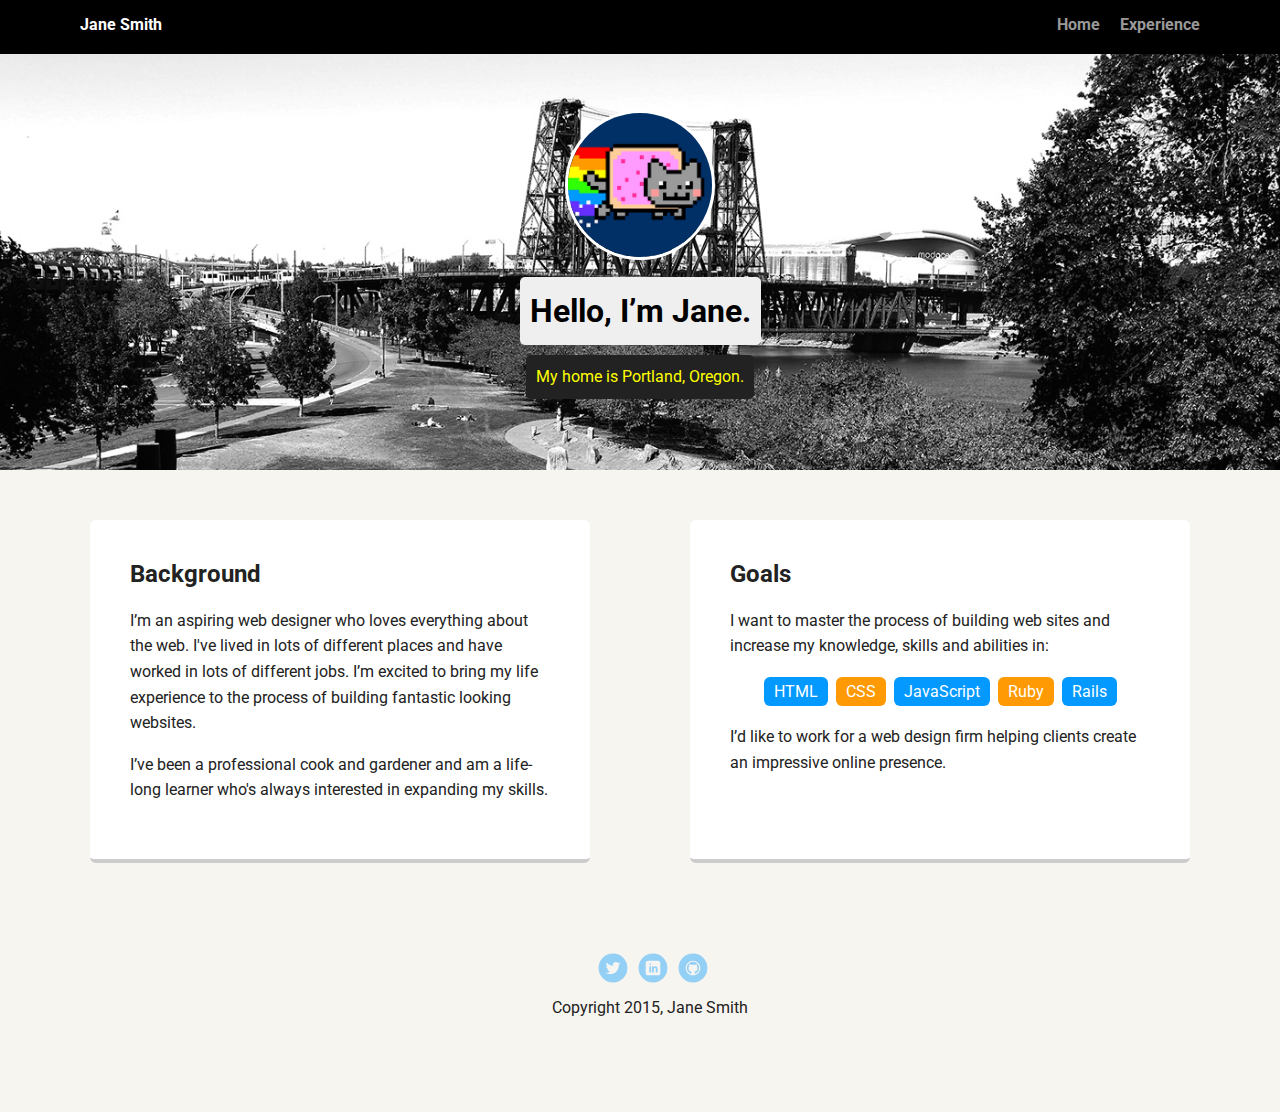
==== index.html @ 0ea04fab "Added starter files" ====
<!doctype html>
<html lang="en">
<head>
  <meta charset="utf-8">
  <title>Jane Smith's Profile</title>
  <meta name="viewport" content="width=device-width, initial-scale=1.0">
  <link rel="stylesheet" href="styles.css">
  <link href="https://fonts.googleapis.com/css?family=Muli%7CRoboto:400,300,500,700,900" rel="stylesheet"></head>
  <body>

    <div class="main-nav">
        <ul class="nav">
          <li class="name">Jane Smith</li>
          <li><a href="#">Home</a></li>
          <li><a href="#">Experience</a></li>
        </ul>
    </div>

    <header>
      <img src="images/me.png" alt="Drawing of Jane Smith" class="profile-image">
      <h1 class="tag name">Hello, I’m Jane.</h1>
      <p class="tag location">My home is Portland, Oregon.</p>
    </header>

    <main class="flex">
      <div class="card">
        <h2>Background</h2>
        <p>I’m an aspiring web designer who loves everything about the web. I've lived in lots of different places and have worked in lots of different jobs. I’m excited to bring my life experience to the process of building fantastic looking websites.</p>
        <p>I’ve been a professional cook and gardener and am a life-long learner who's always interested in expanding my skills.</p>
      </div> 

      <div class="card">
        <h2>Goals</h2>
        <p>I want to master the process of building web sites and increase my knowledge, skills and abilities in:</p>
        <ul class="skills">
          <li>HTML</li>
          <li>CSS</li>
          <li>JavaScript</li>
          <li>Ruby</li>
          <li>Rails</li>
        </ul>
        <p>I’d like to work for a web design firm helping clients create an impressive online presence.</p>
      </div> 

    </main>
    <footer>
      <ul>
        <li><a href="#" class="social twitter">Twitter</a></li>
        <li><a href="#" class="social linkedin">LinkedIn</a></li>
        <li><a href="#" class="social github">Github</a></li>
      </ul>
      <p class="copyright">Copyright 2015, Jane Smith</p>
    </footer>
  </body>
  </html>
---- styles.css ----
/* Global Layout Set-up */
* { 
  box-sizing: border-box;
}
  
body {
  margin: 0;
  padding: 0;
  text-align: center;
  font-family: 'Roboto', sans-serif;
  color: #222;
  background: #f7f5f0;
}
/* Link Styles */

a {
  text-decoration: none;
  color: #999;
}
a:hover {
  color: #6633ff;
}

/* Section Styles */

.main-nav {
  width: 100%;
  background: black;
  min-height: 30px;
  padding: 10px;
  position: fixed;
  text-align: center;
}
.nav {
  display: flex;
  justify-content: space-around;
  font-weight: 700;
  list-style-type: none;
  margin: 0 auto;
  padding: 0;
}

.nav .name {
    display: block;
    margin-right: auto;
    color: white;
}
.nav li {
  padding: 5px 10px 10px 10px;
}
.nav a {
  transition: all .5s;
}
.nav a:hover {
  color: white
}

header {
  text-align: center;
  background: url('images/portland.jpg') no-repeat top center ;
  background-size: cover;
  overflow: hidden;
  padding-top: 60px;
}
header {
  line-height: 1.5;
}
header .profile-image {
  margin-top: 50px;
  width: 150px;
  height: 150px;
  border-radius: 50%;
  border: 3px solid white;
  transition: all .5s;
}
header .profile-image:hover {
  transform: scale(1.2) rotate(5deg);
}
.tag {
  background-color: #efefef;
  color: black;
  padding: 10px;
  border-radius: 5px;
  display: table;
  margin: 10px auto;
} 
.location {
  background-color: #222;
  color: yellow;
}
.card {
  margin: 30px;
  padding: 20px 40px 40px;
  max-width: 500px;
  text-align: left;
  background: #fff;
  border-bottom: 4px solid #ccc;
  border-radius: 6px;
  transition: all .5s;
}
.card:hover {
  border-color: #ff99ff;
}

ul.skills {
  padding: 0;
  text-align: center;
}

.skills li {
  border-radius: 6px;
  display: inline-block;
  background: #ff9904;
  color: white;
  padding: 5px 10px;
  margin: 2px;
}

.skills li:nth-child(odd) {
  background: #0399ff;
}

footer {
  width: 100%;
  min-height: 30px;
  padding: 20px 0 40px 20px;
}

footer .copyright {
  top: -8px;
  font-size: .75em;
}

footer ul {
  list-style-type: none;
  margin: 0;
  padding: 0;
}

footer ul li {
  display: inline-block;
}

a.social {
  display: inline-block;
  text-indent: -9999px;
  margin-left: 5px;
  width: 30px;
  height: 30px;
  background-size: 30px 30px;
  opacity: .4;
  transition: all .5s;
}
a.twitter {
  background-image: url(images/twitter.svg);
}
a.linkedin {
  background-image: url(images/linkedin.svg);
}
a.github {
  background-image: url(images/github.svg);
}
a.social:hover {
  opacity: 1;
}
.clearfix {
  clear: both;
}

/* Styles for larger screens */
@media screen and (min-width: 720px) {
  
  .flex {
      display: -ms-flexbox;      /* TWEENER - IE 10 */
      display: flex; 
      max-width: 1200px;
      -ms-flex-pack: distribute;
      justify-content: space-around;
      margin: 0 auto;
  }

  header {
    min-height: 470px;
  }

  .nav {
    max-width: 1200px;
    padding: 0 30px;
  }


  main {
    padding-top: 20px;
  }

  main p {
    line-height: 1.6em;
  }

  footer {
    font-size: 1.3em;
    max-width: 1200px;
    margin: 40px auto;
  }

}
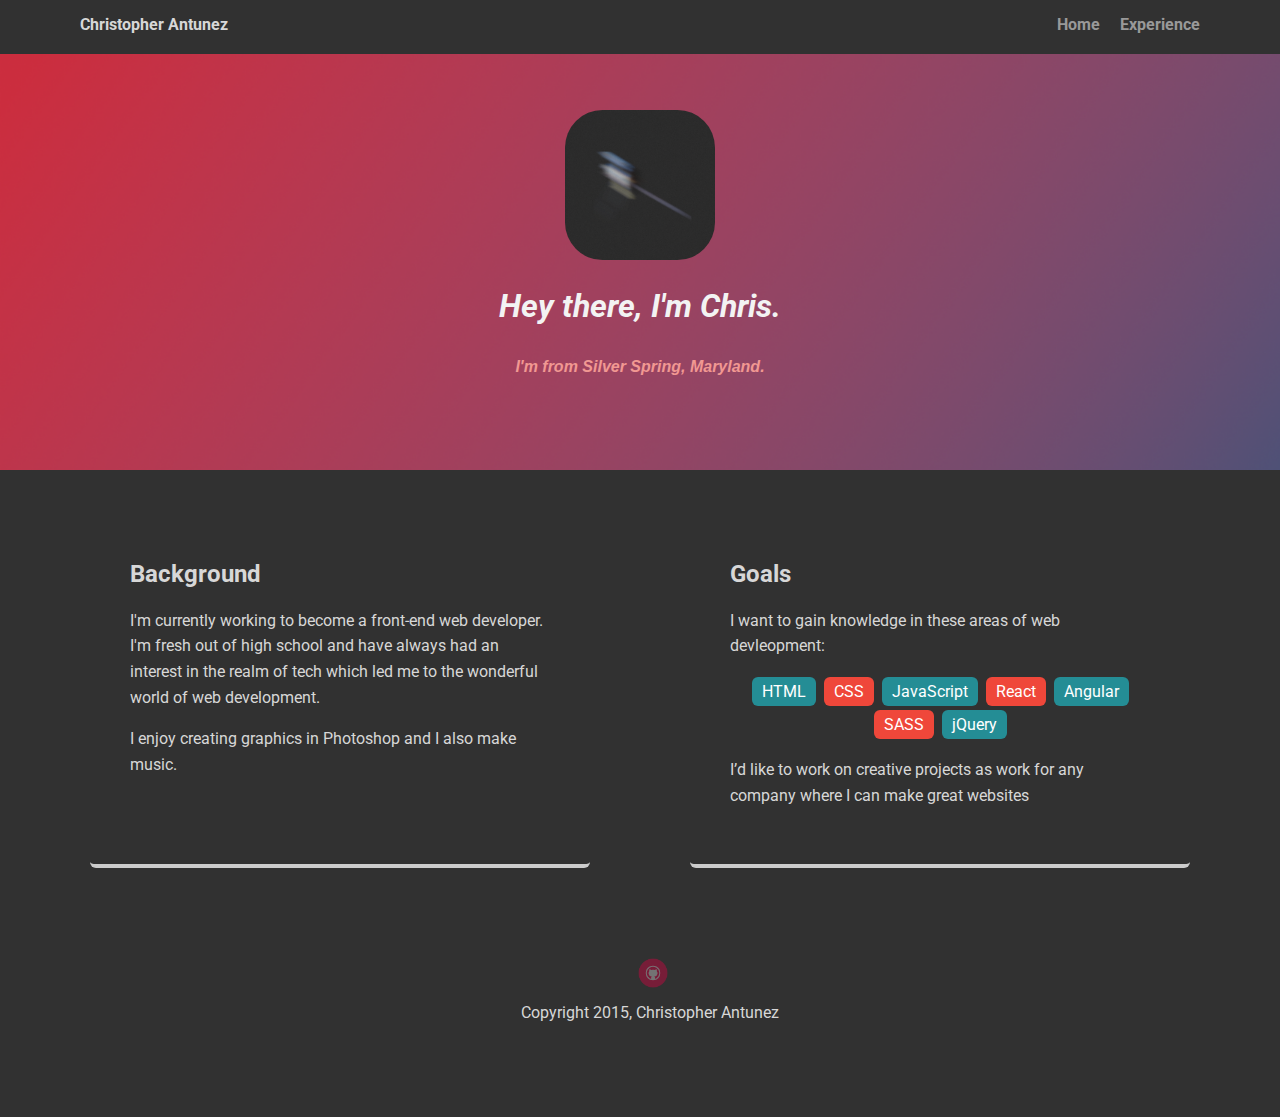
==== commit 2a994edd: "Changes to HTML and CSS" ====
--- a/index.html
+++ b/index.html
@@ -2,7 +2,7 @@
 <html lang="en">
 <head>
   <meta charset="utf-8">
-  <title>Jane Smith's Profile</title>
+  <title>Chris Antunez' Profile</title>
   <meta name="viewport" content="width=device-width, initial-scale=1.0">
   <link rel="stylesheet" href="styles.css">
   <link href="https://fonts.googleapis.com/css?family=Muli%7CRoboto:400,300,500,700,900" rel="stylesheet"></head>
@@ -10,46 +10,46 @@
 
     <div class="main-nav">
         <ul class="nav">
-          <li class="name">Jane Smith</li>
+          <li class="name">Christopher Antunez</li>
           <li><a href="#">Home</a></li>
           <li><a href="#">Experience</a></li>
         </ul>
     </div>
 
     <header>
-      <img src="images/me.png" alt="Drawing of Jane Smith" class="profile-image">
-      <h1 class="tag name">Hello, I’m Jane.</h1>
-      <p class="tag location">My home is Portland, Oregon.</p>
+      <img src="images/tofer.png" alt="A picture that Chris made in Photoshop" class="profile-image">
+      <h1 class="tag name">Hey there, I'm Chris.</h1>
+      <p class="tag location">I'm from Silver Spring, Maryland.</p>
     </header>
 
     <main class="flex">
       <div class="card">
         <h2>Background</h2>
-        <p>I’m an aspiring web designer who loves everything about the web. I've lived in lots of different places and have worked in lots of different jobs. I’m excited to bring my life experience to the process of building fantastic looking websites.</p>
-        <p>I’ve been a professional cook and gardener and am a life-long learner who's always interested in expanding my skills.</p>
+        <p>I'm currently working to become a front-end web developer. I'm fresh out of high school and have always had an interest in the realm of tech which led me to the wonderful world of web development.</p>
+        <p>I enjoy creating graphics in Photoshop and I also make music.</p>
       </div> 
 
       <div class="card">
         <h2>Goals</h2>
-        <p>I want to master the process of building web sites and increase my knowledge, skills and abilities in:</p>
+        <p>I want to gain knowledge in these areas of web devleopment:</p>
         <ul class="skills">
           <li>HTML</li>
           <li>CSS</li>
           <li>JavaScript</li>
-          <li>Ruby</li>
-          <li>Rails</li>
+          <li>React</li>
+          <li>Angular</li>
+          <li>SASS</li>
+          <li>jQuery</li>
         </ul>
-        <p>I’d like to work for a web design firm helping clients create an impressive online presence.</p>
+        <p>I’d like to work on creative projects as work for any company where I can make great websites</p>
       </div> 
 
     </main>
     <footer>
       <ul>
-        <li><a href="#" class="social twitter">Twitter</a></li>
-        <li><a href="#" class="social linkedin">LinkedIn</a></li>
-        <li><a href="#" class="social github">Github</a></li>
+        <li><a href="https://github.com/kristoferja" class="social github" target="_blank">Github</a></li>
       </ul>
-      <p class="copyright">Copyright 2015, Jane Smith</p>
+      <p class="copyright">Copyright 2015, Christopher Antunez</p>
     </footer>
   </body>
   </html>
--- a/styles.css
+++ b/styles.css
@@ -7,9 +7,9 @@
   margin: 0;
   padding: 0;
   text-align: center;
-  font-family: 'Roboto', sans-serif;
+  font-family: Roboto, sans-serif;
   color: #222;
-  background: #f7f5f0;
+  background: #313131;
 }
 /* Link Styles */
 
@@ -25,7 +25,7 @@
 
 .main-nav {
   width: 100%;
-  background: black;
+  background: #313131;
   min-height: 30px;
   padding: 10px;
   position: fixed;
@@ -43,7 +43,7 @@
 .nav .name {
     display: block;
     margin-right: auto;
-    color: white;
+    color: #D7D7D7;
 }
 .nav li {
   padding: 5px 10px 10px 10px;
@@ -52,12 +52,13 @@
   transition: all .5s;
 }
 .nav a:hover {
-  color: white
+  color: #D7D7D7;
+  font-style: italic;
 }
 
 header {
   text-align: center;
-  background: url('images/portland.jpg') no-repeat top center ;
+  background: url('images/gradient.png') no-repeat top center ;
   background-size: cover;
   overflow: hidden;
   padding-top: 60px;
@@ -69,37 +70,44 @@
   margin-top: 50px;
   width: 150px;
   height: 150px;
+  border-radius: 25%;
+  transition: all .5s;
+}
+header .profile-image:hover {
   border-radius: 50%;
-  border: 3px solid white;
-  transition: all .5s;
-}
-header .profile-image:hover {
-  transform: scale(1.2) rotate(5deg);
+  transform: scale(1.2);
 }
 .tag {
-  background-color: #efefef;
-  color: black;
+  background-color: #ffffff00;
+  color: rgb(243, 243, 243);
+  font-style: italic;
   padding: 10px;
   border-radius: 5px;
   display: table;
-  margin: 10px auto;
+  margin: 5px auto;
 } 
 .location {
-  background-color: #222;
-  color: yellow;
+  background-color: #ffffff00;
+  color: #f19892;
+  font-family: Helvetica, sans-serif;
+  font-style: italic;
+  font-weight: bold;
 }
 .card {
   margin: 30px;
   padding: 20px 40px 40px;
   max-width: 500px;
   text-align: left;
-  background: #fff;
+  background: #ffffff00;
+  color: #D7D7D7;
   border-bottom: 4px solid #ccc;
   border-radius: 6px;
   transition: all .5s;
 }
 .card:hover {
-  border-color: #ff99ff;
+  background-color: rgb(255, 255, 255);
+  color: #313131;
+  border-color: #ef473a;
 }
 
 ul.skills {
@@ -110,14 +118,14 @@
 .skills li {
   border-radius: 6px;
   display: inline-block;
-  background: #ff9904;
+  background: #ef473a;
   color: white;
   padding: 5px 10px;
   margin: 2px;
 }
 
 .skills li:nth-child(odd) {
-  background: #0399ff;
+  background: #248D95;
 }
 
 footer {
@@ -151,14 +159,8 @@
   opacity: .4;
   transition: all .5s;
 }
-a.twitter {
-  background-image: url(images/twitter.svg);
-}
-a.linkedin {
-  background-image: url(images/linkedin.svg);
-}
 a.github {
-  background-image: url(images/github.svg);
+  background-image: url(images/github.png);
 }
 a.social:hover {
   opacity: 1;
@@ -201,7 +203,8 @@
     font-size: 1.3em;
     max-width: 1200px;
     margin: 40px auto;
-  }
-
-}
-
+    color: #D7D7D7;
+  }
+
+}
+
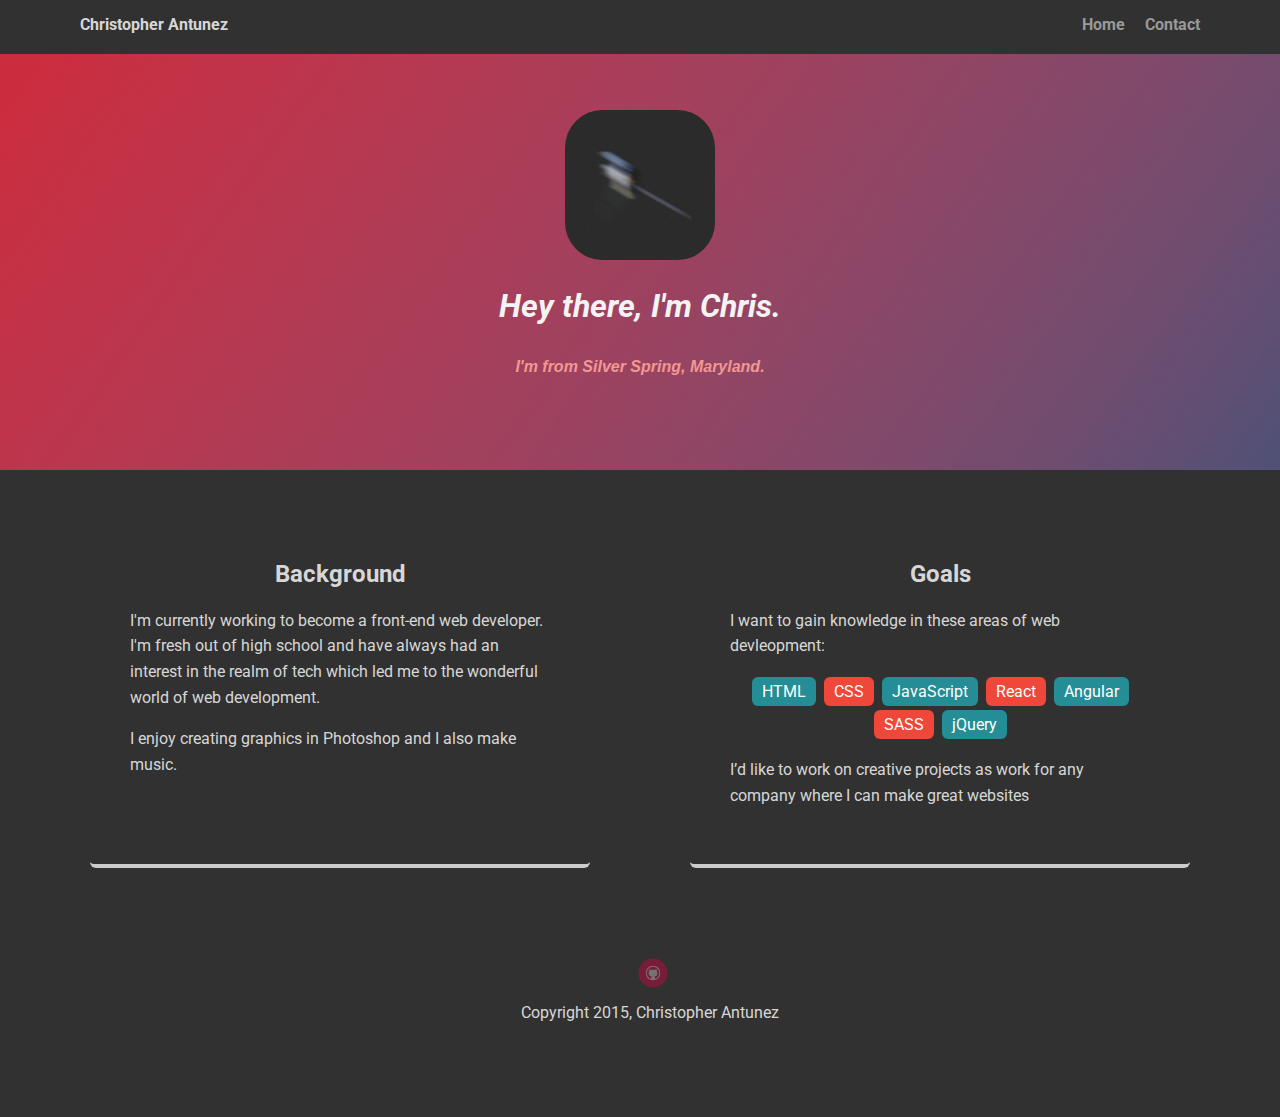
==== commit db92d8bb: "New Page + Changes to HTML and CSS" ====
--- a/index.html
+++ b/index.html
@@ -1,18 +1,19 @@
 <!doctype html>
 <html lang="en">
-<head>
-  <meta charset="utf-8">
-  <title>Chris Antunez' Profile</title>
-  <meta name="viewport" content="width=device-width, initial-scale=1.0">
-  <link rel="stylesheet" href="styles.css">
-  <link href="https://fonts.googleapis.com/css?family=Muli%7CRoboto:400,300,500,700,900" rel="stylesheet"></head>
+  <head>
+    <meta charset="utf-8">
+    <title>Chris Antunez' Profile</title>
+    <meta name="viewport" content="width=device-width, initial-scale=1.0">
+    <link rel="stylesheet" href="styles.css">
+    <link href="https://fonts.googleapis.com/css?family=Muli%7CRoboto:400,300,500,700,900" rel="stylesheet">
+  </head>
   <body>
 
     <div class="main-nav">
         <ul class="nav">
           <li class="name">Christopher Antunez</li>
-          <li><a href="#">Home</a></li>
-          <li><a href="#">Experience</a></li>
+          <li><a href="index.html">Home</a></li>
+          <li><a href="contact.html">Contact</a></li>
         </ul>
     </div>
 
--- a/styles.css
+++ b/styles.css
@@ -76,6 +76,9 @@
 header .profile-image:hover {
   border-radius: 50%;
   transform: scale(1.2);
+}
+h2 {
+  text-align: center;
 }
 .tag {
   background-color: #ffffff00;
